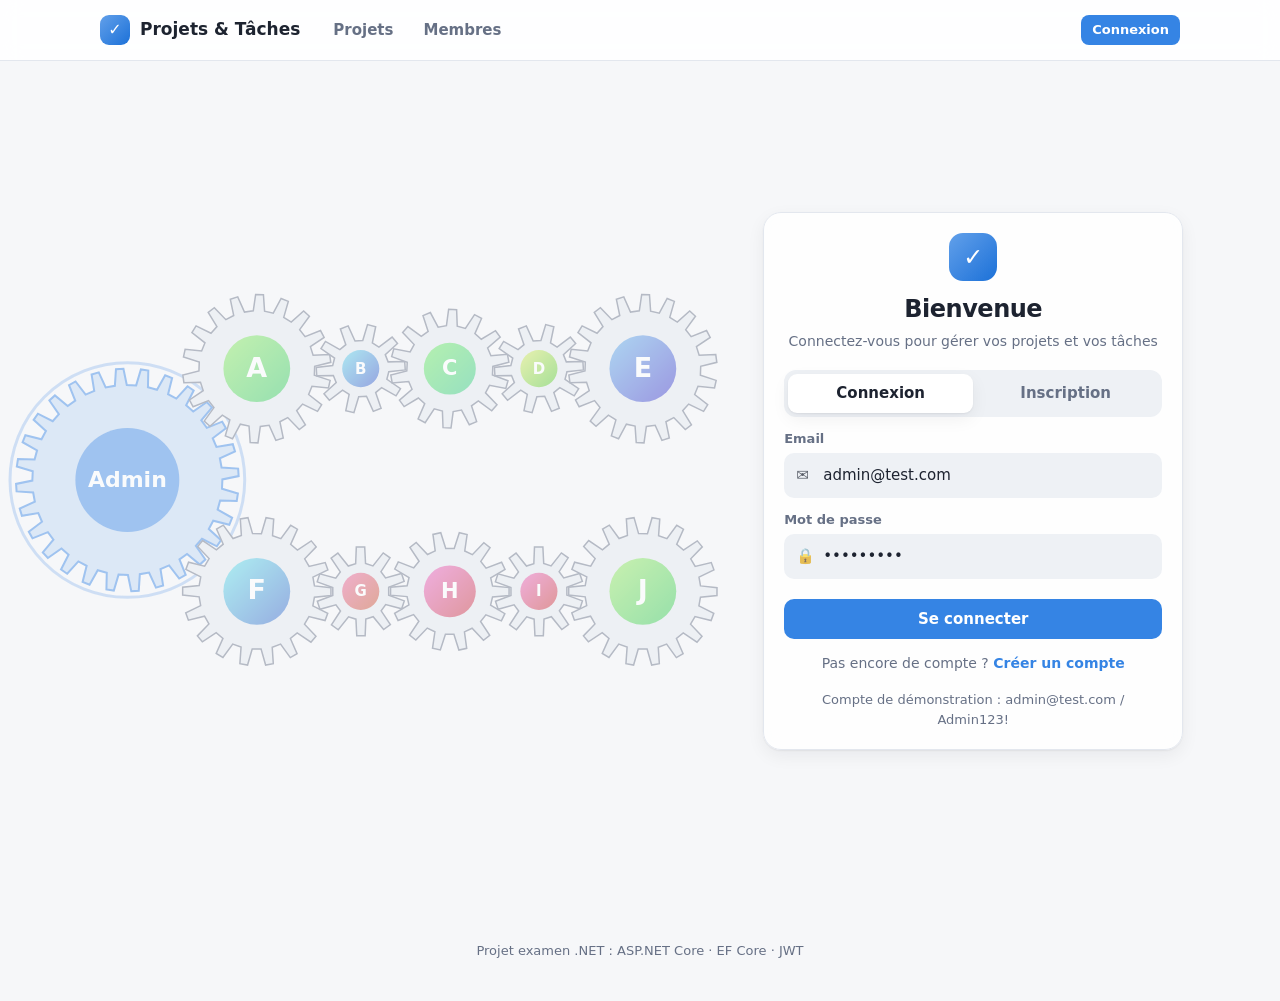
==== wwwroot/commentaires.html @ f920a226 "Page Commentaires (Admin) : filtres en cascade projet, tâche, membre - commentaires.html / commentai" ====
<!doctype html>
<html lang="fr">
<head>
  <meta charset="utf-8">
  <meta name="viewport" content="width=device-width, initial-scale=1">
  <title>Commentaires · Projets &amp; Tâches</title>
  <link rel="stylesheet" href="css/style.css">
</head>
<body data-page="commentaires">
  <header class="top">
    <div class="wrap">
      <a class="brand" href="index.html"><span class="logo">✓</span>Projets &amp; Tâches</a>
      <nav id="nav"></nav>
      <div class="user" id="user"></div>
    </div>
  </header>
  <main class="wrap" id="app"></main>
  <footer>Projet examen .NET : ASP.NET Core · EF Core · JWT</footer>
  <script src="js/common.js"></script>
  <script src="js/commentaires.js"></script>
</body>
</html>
---- wwwroot/css/style.css ----
/* ##################################################################
   style.css : feuille de style unique de toutes les pages
   L'ordre des règles compte (les dernières l'emportent à égalité) :
   les règles sont regroupées par sections sans avoir été déplacées.
   ################################################################## */

/* ==================================================================
   Variables du thème (couleurs, ombre) : mode clair puis mode sombre
   ================================================================== */
:root {
  --bg: #f6f7f9;
  --surface: #ffffff;
  --surface2: #eef1f5;
  --text: #1d2330;
  --muted: #667085;
  --line: #e3e7ee;
  --accent: #3584e4;
  --accent-ink: #ffffff;
  --ok: #2ea96b;
  --warn: #e5a50a;
  --bad: #d64545;
  --shadow: 0 1px 2px rgba(16,24,40,.06),0 6px 18px rgba(16,24,40,.06);
}
@media (prefers-color-scheme: dark) {
  :root {
    --bg: #14171d;
    --surface: #1d222b;
    --surface2: #262c37;
    --text: #eef1f6;
    --muted: #9aa4b5;
    --line: #2d3441;
    --shadow: 0 1px 2px rgba(0,0,0,.4),0 8px 24px rgba(0,0,0,.35);
  }
}

/* ==================================================================
   Base : remise à zéro et typographie
   ================================================================== */
* {
  box-sizing: border-box;
}
body {
  margin: 0;
  background: var(--bg);
  color: var(--text);
  font: 15px/1.5 system-ui,-apple-system,"Segoe UI",Roboto,Ubuntu,Cantarell,sans-serif;
}
a {
  color: inherit;
  text-decoration: none;
}
button,
input,
select,
textarea {
  font: inherit;
  color: inherit;
}
.wrap {
  max-width: 1120px;
  margin: 0 auto;
  padding: 0 20px;
}

/* ==================================================================
   Barre du haut (logo, menu, utilisateur)
   ================================================================== */
header.top {
  position: sticky;
  top: 0;
  z-index: 20;
  background: color-mix(in srgb,var(--surface) 88%,transparent);
  backdrop-filter: blur(10px);
  border-bottom: 1px solid var(--line);
}
.top .wrap {
  display: flex;
  align-items: center;
  gap: 20px;
  height: 60px;
}
.brand {
  display: flex;
  align-items: center;
  gap: 10px;
  font-weight: 700;
  font-size: 17px;
}
.logo {
  width: 30px;
  height: 30px;
  border-radius: 9px;
  background: linear-gradient(135deg,#62a0ea,#1c71d8);
  display: grid;
  place-items: center;
  color: #fff;
  font-size: 16px;
}
nav {
  display: flex;
  gap: 4px;
  flex: 1;
}
nav a {
  padding: 7px 13px;
  border-radius: 999px;
  color: var(--muted);
  font-weight: 600;
}
nav a:hover {
  background: var(--surface2);
  color: var(--text);
}
nav a.on {
  background: color-mix(in srgb,var(--accent) 14%,transparent);
  color: var(--accent);
}
.user {
  display: flex;
  align-items: center;
  gap: 10px;
  font-size: 13px;
  color: var(--muted);
}
.badge {
  padding: 2px 9px;
  border-radius: 999px;
  background: var(--surface2);
  font-weight: 600;
  font-size: 12px;
}
.badge.admin {
  background: color-mix(in srgb,var(--warn) 22%,transparent);
  color: var(--warn);
}

/* ==================================================================
   Boutons
   ================================================================== */
.btn {
  border: 0;
  border-radius: 10px;
  padding: 9px 16px;
  font-weight: 600;
  cursor: pointer;
  background: var(--surface2);
  transition: .15s;
}
.btn:hover {
  filter: brightness(.96);
}
.btn.primary {
  background: var(--accent);
  color: var(--accent-ink);
}
.btn.danger {
  background: color-mix(in srgb,var(--bad) 14%,transparent);
  color: var(--bad);
}
.btn.small {
  padding: 5px 11px;
  font-size: 13px;
  border-radius: 8px;
}
.btn:disabled {
  opacity: .5;
  cursor: default;
}

/* ==================================================================
   Bandeau d'accueil (hero) et barre de recherche
   ================================================================== */
.hero {
  padding: 44px 0 26px;
  text-align: center;
}
.hero h1 {
  margin: 0 0 8px;
  font-size: clamp(26px,4vw,38px);
  letter-spacing: -.02em;
}
.hero p {
  margin: 0 auto 22px;
  color: var(--muted);
  max-width: 560px;
}
.search {
  max-width: 520px;
  margin: 0 auto;
  display: flex;
  align-items: center;
  gap: 10px;
  background: var(--surface);
  border: 1px solid var(--line);
  border-radius: 999px;
  padding: 4px 6px 4px 18px;
  box-shadow: var(--shadow);
}
.search input {
  flex: 1;
  border: 0;
  outline: 0;
  background: transparent;
  padding: 10px 0;
}

/* ==================================================================
   Titres de section
   ================================================================== */
.sec {
  display: flex;
  align-items: center;
  justify-content: space-between;
  margin: 30px 0 14px;
}
.sec h2 {
  margin: 0;
  font-size: 20px;
}
.sec .actions {
  display: flex;
  gap: 8px;
  align-items: center;
  flex-wrap: wrap;
}

/* ==================================================================
   Grille de cartes et icônes
   ================================================================== */
.grid {
  display: grid;
  grid-template-columns: repeat(auto-fill,minmax(250px,1fr));
  gap: 16px;
}
.card {
  background: var(--surface);
  border: 1px solid var(--line);
  border-radius: 16px;
  padding: 18px;
  box-shadow: var(--shadow);
  display: flex;
  flex-direction: column;
  gap: 12px;
  transition: transform .15s,border-color .15s;
}
a.card:hover,
.card.click:hover {
  transform: translateY(-3px);
  border-color: color-mix(in srgb,var(--accent) 55%,var(--line));
}
.card .head {
  display: flex;
  gap: 14px;
  align-items: center;
}
.icon {
  width: 56px;
  height: 56px;
  border-radius: 15px;
  display: grid;
  place-items: center;
  color: #fff;
  font-weight: 700;
  font-size: 20px;
  flex: none;
  text-shadow: 0 1px 2px rgba(0,0,0,.25);
}
.icon.big {
  width: 92px;
  height: 92px;
  border-radius: 24px;
  font-size: 34px;
}
.card h3 {
  margin: 0;
  font-size: 16px;
  line-height: 1.25;
}
.card .sub {
  color: var(--muted);
  font-size: 13px;
}
.card .desc {
  color: var(--muted);
  font-size: 14px;
  display: -webkit-box;
  -webkit-line-clamp: 2;
  line-clamp: 2;
  -webkit-box-orient: vertical;
  overflow: hidden;
  min-height: 42px;
}
.meta {
  display: flex;
  justify-content: space-between;
  align-items: center;
  font-size: 12px;
  color: var(--muted);
}

/* ==================================================================
   Barre d'avancement
   ================================================================== */
.bar {
  height: 7px;
  border-radius: 99px;
  background: var(--surface2);
  overflow: hidden;
}
.bar > i {
  display: block;
  height: 100%;
  background: linear-gradient(90deg,#62a0ea,var(--accent));
  border-radius: 99px;
  width: 0;
  transition: width .6s;
}
.bar.done > i {
  background: linear-gradient(90deg,#57e389,var(--ok));
}

/* ==================================================================
   Badges de statut et filtres (chips)
   ================================================================== */
.st {
  display: inline-block;
  padding: 2px 10px;
  border-radius: 999px;
  font-size: 12px;
  font-weight: 700;
}
.st.AFaire {
  background: color-mix(in srgb,var(--muted) 18%,transparent);
  color: var(--muted);
}
.st.EnCours {
  background: color-mix(in srgb,var(--accent) 18%,transparent);
  color: var(--accent);
}
.st.Terminee {
  background: color-mix(in srgb,var(--ok) 20%,transparent);
  color: var(--ok);
}

/* filtres de statut (page projet) */
.chips {
  display: flex;
  gap: 8px;
  flex-wrap: wrap;
}
.chip {
  border: 1px solid var(--line);
  background: var(--surface);
  padding: 6px 14px;
  border-radius: 999px;
  cursor: pointer;
  font-weight: 600;
  color: var(--muted);
}
.chip.on {
  background: var(--accent);
  border-color: var(--accent);
  color: #fff;
}

/* ==================================================================
   Pages de détail (projet, tâche, membre)
   ================================================================== */
.detail-head {
  display: flex;
  gap: 24px;
  align-items: center;
  padding: 34px 0 8px;
  flex-wrap: wrap;
}
.detail-head h1 {
  margin: 0 0 4px;
  font-size: 30px;
  letter-spacing: -.02em;
}
.detail-head p {
  margin: 0;
  color: var(--muted);
}
.crumb {
  color: var(--muted);
  font-size: 13px;
  margin-top: 22px;
}
.crumb a:hover {
  color: var(--accent);
}
.panel {
  background: var(--surface);
  border: 1px solid var(--line);
  border-radius: 16px;
  padding: 20px;
  box-shadow: var(--shadow);
}
.two {
  display: grid;
  grid-template-columns: 2fr 1fr;
  gap: 16px;
}

/* adaptation petits écrans : une colonne, menu compact */
@media (max-width: 800px) {
  .two {
    grid-template-columns: 1fr;
  }
  nav a {
    padding: 6px 9px;
  }
  .user .mail {
    display: none;
  }
}

/* ligne d'éléments alignés et commentaires (page tâche) */
.row {
  display: flex;
  gap: 10px;
  align-items: center;
  flex-wrap: wrap;
}
.com {
  padding: 12px 0;
  border-bottom: 1px solid var(--line);
}
.com:last-child {
  border: 0;
}
.com small {
  color: var(--muted);
}

/* ==================================================================
   Pagination
   ================================================================== */
.pager {
  display: flex;
  gap: 10px;
  align-items: center;
  justify-content: center;
  margin: 24px 0;
}

/* ==================================================================
   Formulaires et fenêtre modale
   ================================================================== */
label {
  display: block;
  font-size: 13px;
  font-weight: 600;
  color: var(--muted);
  margin: 12px 0 5px;
}
input,
select,
textarea {
  width: 100%;
  background: var(--surface2);
  border: 1px solid transparent;
  border-radius: 10px;
  padding: 10px 12px;
  outline: 0;
}
input:focus,
select:focus,
textarea:focus {
  border-color: var(--accent);
}
.modal {
  position: fixed;
  inset: 0;
  background: rgba(10,14,22,.5);
  display: grid;
  place-items: center;
  z-index: 50;
  padding: 16px;
}
.modal .box {
  background: var(--surface);
  border-radius: 18px;
  padding: 24px;
  width: min(440px,100%);
  box-shadow: 0 20px 60px rgba(0,0,0,.35);
}
.modal h3 {
  margin: 0 0 4px;
}
.modal .foot {
  display: flex;
  justify-content: flex-end;
  gap: 8px;
  margin-top: 20px;
}

/* carte de connexion : onglets Connexion / Inscription */
.auth {
  max-width: 420px;
  margin: 50px auto;
}
.tabs {
  display: flex;
  background: var(--surface2);
  border-radius: 12px;
  padding: 4px;
  margin-bottom: 6px;
}
.tabs button {
  flex: 1;
  border: 0;
  background: transparent;
  padding: 8px;
  border-radius: 9px;
  font-weight: 600;
  cursor: pointer;
  color: var(--muted);
}
.tabs button.on {
  background: var(--surface);
  color: var(--text);
  box-shadow: var(--shadow);
}

/* ==================================================================
   Messages : liste vide, notification (toast), chargement
   ================================================================== */
.empty {
  text-align: center;
  color: var(--muted);
  padding: 44px 10px;
}
.empty .big {
  font-size: 42px;
}
.toast {
  position: fixed;
  bottom: 22px;
  left: 50%;
  transform: translateX(-50%);
  background: #1d2330;
  color: #fff;
  padding: 11px 20px;
  border-radius: 12px;
  z-index: 90;
  box-shadow: 0 8px 30px rgba(0,0,0,.35);
  max-width: 90vw;
}
.toast.err {
  background: var(--bad);
}
.skeleton {
  height: 150px;
  border-radius: 16px;
  background: linear-gradient(90deg,var(--surface2),var(--surface),var(--surface2));
  background-size: 200% 100%;
  animation: sh 1.2s infinite;
}
@keyframes sh {
  to {
    background-position: -200% 0;
  }
}

/* ==================================================================
   Pied de page
   ================================================================== */
footer {
  color: var(--muted);
  text-align: center;
  font-size: 13px;
  padding: 40px 0;
}

/* ==================================================================
   Accueil membre : deux colonnes + carreaux de 4 lignes
   ================================================================== */
.duo {
  display: grid;
  grid-template-columns: minmax(0,1fr) 1px minmax(0,1fr);
  gap: 28px;
  align-items: stretch;
}
.vsep {
  background: var(--line);
}
.tile {
  background: var(--surface);
  border: 1px solid var(--line);
  border-radius: 18px;
  box-shadow: var(--shadow);
  overflow: hidden;
  margin-bottom: 14px;
}
.line {
  display: flex;
  align-items: center;
  gap: 12px;
  padding: 10px 14px;
  border-top: 1px solid var(--line);
  transition: background .15s;
}
.line:first-child {
  border-top: 0;
}
.line:hover {
  background: var(--surface2);
}
.line .icon {
  width: 44px;
  height: 44px;
  border-radius: 12px;
  font-size: 16px;
}
.line .txt {
  flex: 1;
  min-width: 0;
}
.line b,
.line .sub {
  display: block;
  white-space: nowrap;
  overflow: hidden;
  text-overflow: ellipsis;
}
.line .sub {
  color: var(--muted);
  font-size: 13px;
}
.line .bar {
  height: 4px;
  margin: 4px 0 2px;
}
.line .end {
  flex: none;
  font-size: 13px;
  font-weight: 700;
  color: var(--muted);
}
.line .st {
  flex: none;
}
.col .search {
  max-width: none;
  margin: 0 0 14px;
}

/* ==================================================================
   Accueil admin : trois colonnes + filtres
   ================================================================== */
.trio {
  display: grid;
  grid-template-columns: minmax(0,1fr) 1px minmax(0,1fr) 1px minmax(0,1fr);
  gap: 24px;
  align-items: stretch;
}
.trio .sec {
  min-height: 40px;
}
.trio .search {
  margin-bottom: 8px;
}
.frow {
  display: flex;
  gap: 8px;
  margin-bottom: 14px;
}
.fsel {
  display: flex;
  align-items: center;
  gap: 6px;
  flex: 1;
  min-width: 0;
  margin: 0;
  font-size: 12px;
}
.frow select,
.frow input {
  height: 34px;
  padding: 0 10px;
  font-size: 13px;
  min-width: 0;
}
.frow > input {
  flex: 1;
}
@media (max-width: 1000px) {
  .trio {
    grid-template-columns: 1fr;
    gap: 0;
  }
  .trio .vsep {
    height: 1px;
    margin: 20px 0 0;
  }
}

/* ==================================================================
   Pages Membres et Rôles : une rangée par projet / par rôle
   ================================================================== */
.prow {
  display: grid;
  grid-template-columns: 240px 1px minmax(0,1fr);
  gap: 24px;
  align-items: start;
  padding: 22px 0;
}
.prow + .prow {
  border-top: 1px solid var(--line);
}
.prow .vsep {
  align-self: stretch;
}
.pside {
  display: flex;
  flex-direction: column;
  align-items: flex-start;
  gap: 6px;
  min-width: 0;
}
.pside b {
  font-size: 16px;
}
.pside .sub {
  color: var(--muted);
  font-size: 13px;
}
.pside .bar {
  align-self: stretch;
  margin-top: 4px;
}
.plink {
  color: var(--accent);
  font-weight: 600;
  font-size: 13px;
}
.plink:hover {
  text-decoration: underline;
}
.pmain .tile:last-child {
  margin-bottom: 0;
}

/* badge « Vous » et boutons dans une ligne */
.badge.vous {
  margin-left: 8px;
  background: color-mix(in srgb,var(--accent) 16%,transparent);
  color: var(--accent);
}
.line .btn {
  flex: none;
}
@media (max-width: 800px) {
  .prow {
    grid-template-columns: 1fr;
    gap: 14px;
  }
  .prow .vsep {
    height: 1px;
  }
}

/* ==================================================================
   Page Rôles : deux recherches côte à côte
   ================================================================== */
.searches {
  display: grid;
  grid-template-columns: 1fr 1fr;
  gap: 12px;
}
.searches .search {
  margin-bottom: 6px;
}
@media (max-width: 600px) {
  .searches {
    grid-template-columns: 1fr;
    gap: 0;
  }
}

/* accueil membre sur écran moyen : une colonne (s'applique aussi à tous les .vsep) */
@media (max-width: 900px) {
  .duo {
    grid-template-columns: 1fr;
    gap: 0;
  }
  .vsep {
    height: 1px;
    margin: 20px 0 0;
  }
}

/* attribut hidden toujours respecté */
[hidden] {
  display: none !important;
}

/* ==================================================================
   Page de connexion
   ================================================================== */

/* écran d'entrée (loader), retiré par gears.js */
.loader {
  position: fixed;
  inset: 0;
  z-index: 100;
  display: grid;
  place-items: center;
  background: var(--bg);
  transition: opacity .3s;
  animation: loaderSecours 0s 2s forwards;
}
.loader.out {
  opacity: 0;
}
.loader .box {
  display: flex;
  flex-direction: column;
  align-items: center;
  gap: 12px;
  font-weight: 700;
  font-size: 18px;
}
.loader .logo {
  width: 56px;
  height: 56px;
  border-radius: 16px;
  font-size: 28px;
}
.loader .spin {
  display: inline-block;
  font-size: 30px;
  line-height: 1;
  color: var(--muted);
  animation: spin 1s linear infinite;
}
@keyframes spin {
  to {
    transform: rotate(360deg);
  }
}
@keyframes loaderSecours {
  to {
    opacity: 0;
    visibility: hidden;
  }
}

/* fond animé d'engrenages (canvas créé par gears.js) */
.gears {
  position: fixed;
  inset: 0;
  width: 100%;
  height: 100%;
  z-index: -1;
  pointer-events: none;
  opacity: .45;
}

/* carte de connexion et champs du formulaire */
.auth-card {
  background: color-mix(in srgb,var(--surface) 82%,transparent);
  -webkit-backdrop-filter: blur(10px);
  backdrop-filter: blur(10px);
  border-radius: 18px;
}
.auth-card.appear {
  animation: cardIn .5s ease both;
}
html.with-loader .auth-card.appear {
  animation-delay: .9s;
}
@keyframes cardIn {
  from {
    opacity: 0;
    transform: translateY(16px);
  }
}
.auth-head {
  text-align: center;
  margin-bottom: 18px;
}
.auth-head .logo {
  width: 48px;
  height: 48px;
  border-radius: 14px;
  font-size: 24px;
  margin: 0 auto 10px;
}
.auth-head h1 {
  margin: 0 0 4px;
  font-size: 24px;
  letter-spacing: -.02em;
}
.auth-head p {
  margin: 0;
  color: var(--muted);
  font-size: 14px;
}
.field {
  position: relative;
}
.field > span {
  position: absolute;
  left: 12px;
  top: 50%;
  transform: translateY(-50%);
  font-size: 15px;
  opacity: .7;
  pointer-events: none;
}
.field input {
  padding-left: 38px;
}
.ferr {
  color: var(--bad);
  font-size: 13px;
  margin: 12px 0 0;
}
.ferr:empty {
  display: none;
}
.switch {
  text-align: center;
  font-size: 14px;
  color: var(--muted);
  margin: 14px 0 0;
}
.linkbtn {
  border: 0;
  background: none;
  padding: 0;
  color: var(--accent);
  font-weight: 600;
  cursor: pointer;
}
.linkbtn:hover {
  text-decoration: underline;
}

/* deux zones : animation à gauche (58 %), carte à droite (42 %) ; mêmes seuils que gears.js */
.auth-main {
  max-width: none;
  display: grid;
  grid-template-columns: 58% 42%;
  align-items: center;
  min-height: calc(100vh - 60px);
}
.auth-main .auth-card {
  grid-column: 2;
  justify-self: end;
  width: 100%;
  margin: 32px clamp(16px,6vw,96px) 32px 0;
}
@media (max-width: 899px) {
  .auth-main {
    grid-template-columns: 45% 55%;
  }
}
@media (max-width: 639px) {
  .auth-main {
    display: block;
    min-height: 0;
    padding: 140px 16px 0;
  }
  .auth-main .auth-card {
    max-width: none;
    margin: 16px 0;
  }
}
@media (prefers-reduced-motion: reduce) {
  .loader {
    display: none;
  }
  .auth-card.appear {
    animation: none;
  }
}
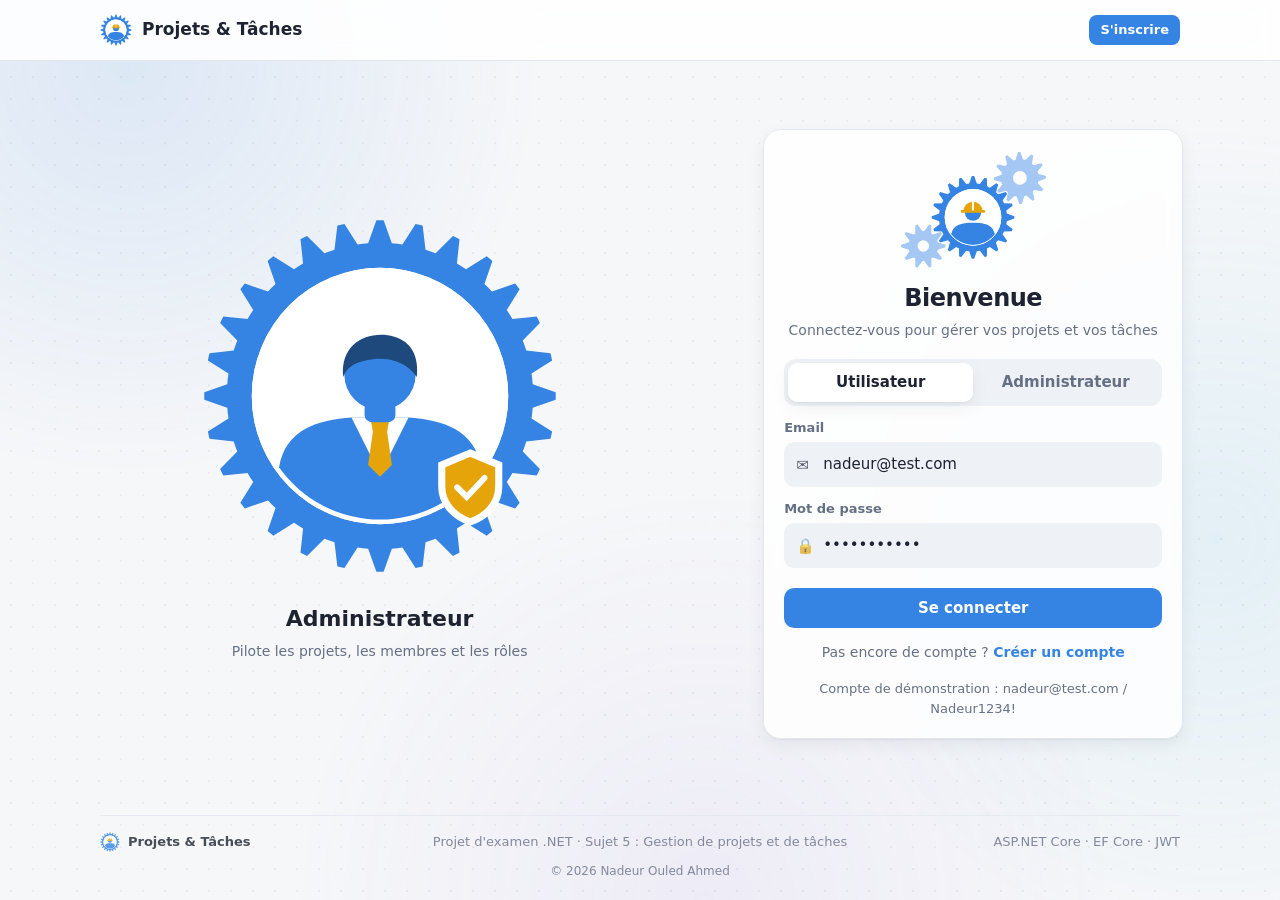
==== commit 187b75ab: "Front, socle commun : logo, connexion, barre, pied de page, fond et helpers - Logo engrenage + membr" ====
--- a/wwwroot/commentaires.html
+++ b/wwwroot/commentaires.html
@@ -15,7 +15,7 @@
     </div>
   </header>
   <main class="wrap" id="app"></main>
-  <footer>Projet examen .NET : ASP.NET Core · EF Core · JWT</footer>
+  <footer></footer>
   <script src="js/common.js"></script>
   <script src="js/commentaires.js"></script>
 </body>
--- a/wwwroot/css/style.css
+++ b/wwwroot/css/style.css
@@ -20,9 +20,18 @@
   --warn: #e5a50a;
   --bad: #d64545;
   --shadow: 0 1px 2px rgba(16,24,40,.06),0 6px 18px rgba(16,24,40,.06);
+  /* fond animé (.fond-anime) : halos bleu, bleu-cyan et violet doux, grille de points */
+  --halo-1: rgba(53,132,228,.13);
+  --halo-2: rgba(80,190,230,.11);
+  --halo-3: rgba(150,120,230,.08);
+  --bg-grid: rgba(29,35,48,.05);
 }
 @media (prefers-color-scheme: dark) {
   :root {
+    --halo-1: rgba(53,132,228,.14);
+    --halo-2: rgba(80,190,230,.09);
+    --halo-3: rgba(150,120,230,.08);
+    --bg-grid: rgba(255,255,255,.04);
     --bg: #14171d;
     --surface: #1d222b;
     --surface2: #262c37;
@@ -41,6 +50,7 @@
 }
 body {
   margin: 0;
+  /* couleur de base ; halos et grille sont dans la couche .fond-anime (fin de fichier) */
   background: var(--bg);
   color: var(--text);
   font: 15px/1.5 system-ui,-apple-system,"Segoe UI",Roboto,Ubuntu,Cantarell,sans-serif;
@@ -978,3 +988,836 @@
     animation: none;
   }
 }
+
+/* ==================================================================
+   Logo engrenage + membre casqué (SVG généré par gearLogo() dans common.js)
+   ================================================================== */
+.gear-logo {
+  width: 32px;
+  height: 32px;
+  flex: none;
+}
+.gl-ring {
+  fill: var(--accent);
+}
+.gl-petit {
+  fill: color-mix(in srgb,var(--accent) 45%,var(--surface));
+}
+.gl-fond {
+  fill: var(--surface);
+}
+.gl-corps {
+  fill: var(--accent);
+}
+.gl-casque {
+  fill: var(--warn);
+}
+.gl-arete {
+  stroke: var(--surface);
+  stroke-width: 2.5;
+  stroke-linecap: round;
+}
+
+/* ensemble animé de la page de connexion : entrée douce (fondu + léger zoom) */
+.gear-anim {
+  display: block;
+  width: 150px;
+  height: auto;
+  margin: 0 auto 10px;
+  overflow: visible;
+  animation: gearIn .6s ease-out both;
+}
+@keyframes gearIn {
+  from {
+    opacity: 0;
+    transform: scale(.85);
+  }
+}
+
+/* rotation : chaque engrenage tourne autour de son propre centre (origine locale),
+   durée --d proportionnelle au nombre de dents, sens opposés entre voisins */
+.gl-spin,
+.gl-boost {
+  transform-origin: 0 0;
+  animation: gearCw var(--d) linear infinite;
+}
+.gl-spin.ccw,
+.gl-boost.ccw {
+  animation-name: gearCcw;
+}
+/* couche d'accélération (+50 %) : à l'arrêt, elle tourne seulement au survol ;
+   toutes les couches s'arrêtent et repartent ensemble, l'engrènement reste juste */
+.gl-boost {
+  animation-play-state: paused;
+}
+.gear-anim:hover .gl-boost {
+  animation-play-state: running;
+}
+@keyframes gearCw {
+  to {
+    transform: rotate(360deg);
+  }
+}
+@keyframes gearCcw {
+  to {
+    transform: rotate(-360deg);
+  }
+}
+@media (prefers-reduced-motion: reduce) {
+  .gear-anim,
+  .gl-spin,
+  .gl-boost {
+    animation: none;
+  }
+}
+
+/* grand engrenage Admin de la page de connexion (zone de gauche, dessiné par login.js) */
+.admin-hero {
+  grid-column: 1;
+  grid-row: 1;
+  justify-self: center;
+  display: flex;
+  flex-direction: column;
+  align-items: center;
+  gap: 6px;
+  text-align: center;
+  animation: gearIn .6s ease-out both;
+}
+.admin-hero b {
+  font-size: 22px;
+  margin-top: 10px;
+}
+.admin-hero span {
+  color: var(--muted);
+  font-size: 14px;
+}
+.admin-gear {
+  width: min(380px,36vw);
+  height: auto;
+  overflow: visible;
+}
+.admin-gear:hover .gl-boost {
+  animation-play-state: running;
+}
+.gl-cheveux {
+  fill: color-mix(in srgb,var(--accent) 55%,#000);
+}
+.gl-ecusson {
+  fill: var(--warn);
+  stroke: var(--surface);
+  stroke-width: 3;
+}
+@media (max-width: 639px) {
+  .auth-main {
+    padding-top: 24px;
+  }
+  .admin-gear {
+    width: 150px;
+  }
+}
+@media (prefers-reduced-motion: reduce) {
+  .admin-hero {
+    animation: none;
+  }
+}
+
+/* liste déroulante filtrable (champ « Membre » de la page Rôles) :
+   positionnée sous le champ, sans décaler le reste du panneau */
+.combo {
+  position: relative;
+}
+.combo-list {
+  position: absolute;
+  left: 0;
+  right: 0;
+  top: calc(100% + 4px);
+  z-index: 30;
+  margin: 0;
+  padding: 4px;
+  list-style: none;
+  background: var(--surface);
+  border: 1px solid var(--line);
+  border-radius: 10px;
+  box-shadow: var(--shadow);
+  max-height: 222px;
+  overflow-y: auto;
+}
+.combo-list li {
+  padding: 8px 12px;
+  border-radius: 8px;
+  cursor: pointer;
+  white-space: nowrap;
+  overflow: hidden;
+  text-overflow: ellipsis;
+}
+.combo-list li:hover,
+.combo-list li.on {
+  background: var(--surface2);
+}
+.combo-list li.vide {
+  color: var(--muted);
+  cursor: default;
+}
+.combo-list li.vide:hover {
+  background: none;
+}
+
+/* ==================================================================
+   Sections « bloc descriptif à gauche + liste à droite » (pages Rôles et Membres)
+   .side-row = la section (avec .prow), .side-block = le bloc de gauche (avec .pside)
+   ================================================================== */
+/* liste courte : bloc centré verticalement face à sa liste */
+.side-row .side-block {
+  align-self: center;
+}
+/* liste plus haute que l'écran (classe .is-long posée par ajusterSections() dans common.js) :
+   bloc en haut de sa section, puis collé sous la barre du haut pendant le défilement ;
+   sticky dans une grille = il ne sort jamais de sa propre section */
+.side-row.is-long .side-block {
+  align-self: start;
+  position: sticky;
+  top: 76px;       /* barre du haut (60 px) + marge */
+}
+/* pas d'espace en trop sous la dernière section */
+.side-row:last-child {
+  padding-bottom: 0;
+}
+/* écran étroit : bloc au-dessus de la liste, centré, sans sticky */
+@media (max-width: 800px) {
+  .side-row .side-block,
+  .side-row.is-long .side-block {
+    position: static;
+    align-items: center;
+    text-align: center;
+  }
+  /* ni trait entre le bloc et sa liste, ni espace pour une liste vide */
+  .side-row .vsep,
+  .side-row .pmain:empty {
+    display: none;
+  }
+}
+
+/* ==================================================================
+   Pied de page commun (rempli par renderFooter() dans common.js)
+   ================================================================== */
+/* page en colonne : le pied reste en bas quand le contenu est court */
+body {
+  min-height: 100vh;
+  display: flex;
+  flex-direction: column;
+}
+/* en colonne flex, les marges auto rétréciraient le contenu : on garde toute la largeur */
+body > main {
+  width: 100%;
+}
+footer.foot {
+  margin-top: auto;
+  padding: 32px 0 20px;
+  text-align: left;
+}
+/* trait fin en haut, exactement de la largeur du contenu */
+.foot-row {
+  border-top: 1px solid var(--line);
+  padding-top: 16px;
+  display: grid;
+  grid-template-columns: 1fr auto 1fr;
+  align-items: center;
+  gap: 12px;
+}
+.foot-brand {
+  display: flex;
+  align-items: center;
+  gap: 8px;
+  font-weight: 600;
+  color: var(--text);
+}
+.foot-brand .gear-logo {
+  width: 20px;
+  height: 20px;
+}
+.foot-tech {
+  text-align: right;
+}
+.foot-copy {
+  margin-top: 10px;
+  text-align: center;
+  font-size: 12px;
+}
+/* mobile : les trois zones l'une sous l'autre, centrées */
+@media (max-width: 700px) {
+  .foot-row {
+    grid-template-columns: 1fr;
+    justify-items: center;
+    text-align: center;
+    gap: 6px;
+  }
+  .foot-tech {
+    text-align: center;
+  }
+}
+/* connexion : la zone principale prend la place disponible, le pied reste discret en bas */
+body[data-page="login"] .auth-main {
+  min-height: 0;
+  flex: 1;
+}
+body[data-page="login"] footer.foot {
+  padding-top: 8px;
+  opacity: .8;
+}
+
+/* ==================================================================
+   Page Tâche : titulaire + petit engrenage dont la vitesse suit le statut
+   ================================================================== */
+.titulaire {
+  display: inline-flex;
+  align-items: center;
+  gap: 6px;
+  margin-left: 10px;
+  vertical-align: middle;
+  color: var(--muted);
+  font-size: 14px;
+}
+.titulaire b {
+  color: var(--text);
+}
+.gear-mini {
+  width: 22px;
+  height: 22px;
+  flex: none;
+  fill: var(--accent);
+}
+.gear--afaire {
+  animation: gearCw 12s linear infinite;
+}
+.gear--encours {
+  animation: gearCw 2.5s linear infinite;
+}
+.gear--terminee {
+  fill: color-mix(in srgb,var(--ok) 75%,var(--surface));
+}
+@media (prefers-reduced-motion: reduce) {
+  .gear-mini {
+    animation: none;
+  }
+}
+
+/* ==================================================================
+   Page Tâches : membre affecté sur une carte (pastille à initiale + nom)
+   ================================================================== */
+.tache-membre {
+  display: inline-flex;
+  align-items: center;
+  gap: 6px;
+  min-width: 0;
+}
+.mini-av {
+  width: 20px;
+  height: 20px;
+  border-radius: 50%;
+  display: inline-grid;
+  place-items: center;
+  flex: none;
+  color: #fff;
+  font-size: 11px;
+  font-weight: 700;
+}
+
+/* ==================================================================
+   Membre avec avatar (renderMembre() dans common.js) : même .icon, en petit
+   ================================================================== */
+.membre {
+  display: flex;
+  align-items: center;
+  gap: 10px;
+  min-width: 0;
+  margin: 4px 0 6px;
+}
+.membre .icon {
+  width: 36px;
+  height: 36px;
+  border-radius: 11px;
+  font-size: 14px;
+}
+.membre b {
+  overflow-wrap: anywhere;
+}
+.membre .sub {
+  color: var(--muted);
+}
+.membre .badge {
+  display: inline-block;
+  margin-top: 3px;
+}
+/* nom / avatar cliquable vers le profil d'un membre (memberLink() dans common.js) */
+.profil-lien {
+  color: inherit;
+  cursor: pointer;
+}
+.profil-lien:hover {
+  text-decoration: underline;
+}
+/* page profil d'un collègue : la fiche seule, centrée */
+.detail-head.profil-seul,
+.profil-seul .detail-head {
+  justify-content: center;
+  margin-top: 24px;
+}
+/* page profil : en-tête en une colonne centrée (avatar, nom, email, rôles, chiffres) */
+.detail-head.profil-tete {
+  flex-direction: column;
+  align-items: center;
+  text-align: center;
+  gap: 14px;
+  padding-top: 20px;
+}
+.profil-tete .icon.big {
+  width: 84px;
+  height: 84px;
+  border-radius: 22px;
+  font-size: 32px;
+}
+.profil-tete .row {
+  justify-content: center;
+}
+/* profil réduit (collègue sans projet en commun) : pas de marge en plus */
+.profil-seul .detail-head.profil-tete {
+  margin-top: 0;
+}
+/* page profil : puces de chiffres sous le nom */
+.profil-puces {
+  margin-top: 10px;
+  flex-wrap: wrap;
+}
+/* page profil : cartes de synthèse empilées à droite */
+.profil-cote {
+  display: flex;
+  flex-direction: column;
+  gap: 16px;
+  min-width: 0;
+}
+/* lignes cliquables des cartes « Projets » et « Derniers commentaires » */
+.profil-projet,
+.profil-com {
+  display: block;
+  padding: 8px 0;
+  border-top: 1px solid var(--line);
+}
+.profil-projet:first-child,
+.profil-com:first-child {
+  border-top: 0;
+}
+.profil-projet .bar {
+  margin-top: 6px;
+}
+.profil-com .sub {
+  color: var(--muted);
+  font-size: 13px;
+}
+.profil-projet:hover b,
+.profil-com:hover b {
+  color: var(--accent);
+}
+/* personne d'assigné : pastille grise neutre */
+.icon.vide {
+  background: var(--surface2);
+  color: var(--muted);
+  text-shadow: none;
+}
+
+/* ==================================================================
+   Page Statistiques (stats.js) : cartes chiffres, barres, anneau, histogramme
+   ================================================================== */
+.kpis {
+  display: grid;
+  grid-template-columns: repeat(auto-fit,minmax(150px,1fr));
+  gap: 16px;
+  margin-bottom: 16px;
+}
+.kpi {
+  display: flex;
+  flex-direction: column;
+  gap: 2px;
+}
+.kpi b {
+  font-size: 28px;
+  color: var(--accent);
+}
+.kpi span {
+  color: var(--muted);
+  font-size: 13px;
+}
+.stats-grille {
+  display: grid;
+  grid-template-columns: repeat(2,minmax(0,1fr));
+  gap: 16px;
+}
+.stat-large {
+  grid-column: 1 / -1;
+}
+@media (max-width: 800px) {
+  .stats-grille {
+    grid-template-columns: 1fr;
+  }
+}
+.stat-vide {
+  color: var(--muted);
+  font-size: 14px;
+  margin: 4px 0;
+}
+/* barres horizontales (largeur en %), segments empilés */
+.stat-ligne {
+  margin: 8px 0 12px;
+}
+.stat-nom {
+  color: var(--text);
+  overflow-wrap: anywhere;
+}
+.stat-bar {
+  display: flex;
+  height: 10px;
+  margin-top: 4px;
+  background: var(--surface2);
+  border-radius: 99px;
+  overflow: hidden;
+}
+.stat-bar i {
+  display: block;
+  height: 100%;
+  transform-origin: left;
+  animation: barreIn .6s ease-out both;
+}
+@keyframes barreIn {
+  from {
+    transform: scaleX(0);
+  }
+}
+a:hover .stat-nom {
+  color: var(--accent);
+}
+/* anneau + légende */
+.donut {
+  display: flex;
+  align-items: center;
+  gap: 20px;
+  flex-wrap: wrap;
+}
+.donut svg {
+  width: 160px;
+  height: 160px;
+  flex: none;
+}
+.donut-total {
+  font-size: 22px;
+  font-weight: 700;
+  fill: var(--text);
+}
+.donut-sous {
+  font-size: 10px;
+  fill: var(--muted);
+}
+.legende div {
+  display: flex;
+  align-items: center;
+  gap: 8px;
+  margin: 6px 0;
+}
+.legende i {
+  width: 12px;
+  height: 12px;
+  border-radius: 3px;
+}
+.legende span {
+  color: var(--muted);
+  font-size: 13px;
+}
+/* histogramme vertical des commentaires */
+.histo {
+  display: grid;
+  grid-template-columns: repeat(14,1fr);
+  align-items: end;
+  gap: 4px;
+  height: 170px;
+}
+.histo div {
+  display: flex;
+  flex-direction: column;
+  align-items: center;
+  justify-content: flex-end;
+  height: 100%;
+}
+.histo i {
+  display: block;
+  width: 100%;
+  min-height: 2px;
+  background: var(--accent);
+  border-radius: 4px 4px 0 0;
+  transform-origin: bottom;
+  animation: histoIn .6s ease-out both;
+}
+@keyframes histoIn {
+  from {
+    transform: scaleY(0);
+  }
+}
+.histo-val,
+.histo-jour {
+  font-size: 11px;
+  color: var(--muted);
+}
+/* points d'attention : trois listes côte à côte (une colonne sur mobile) */
+#gAttention {
+  display: grid;
+  grid-template-columns: repeat(auto-fit,minmax(220px,1fr));
+  gap: 16px;
+}
+.attention h4 {
+  margin: 0 0 6px;
+  font-size: 14px;
+}
+.attention a {
+  display: block;
+  margin: 4px 0;
+}
+@media (prefers-reduced-motion: reduce) {
+  .stat-bar i,
+  .histo i {
+    animation: none;
+  }
+}
+
+/* ==================================================================
+   Page Tâche : panneau « Tâche » / « Gestion », statut et membre agrandis et centrés
+   ================================================================== */
+.panel-tache {
+  display: flex;
+  flex-direction: column;
+}
+/* zone centrale : remplit la carte (même hauteur que « Commentaires ») et centre son contenu */
+.pt-centre {
+  flex: 1;
+  display: flex;
+  flex-direction: column;
+  align-items: center;
+  justify-content: center;
+  gap: 18px;
+  text-align: center;
+  padding: 10px 0;
+}
+.pt-bloc {
+  display: flex;
+  flex-direction: column;
+  align-items: center;
+  gap: 10px;
+  width: 100%;
+}
+.panel-tache .pt-label {
+  margin: 0;
+  color: var(--muted);
+  font-size: 12px;
+  font-weight: 600;
+  text-transform: uppercase;
+  letter-spacing: .04em;
+}
+.pt-sep {
+  width: 60%;
+  border: 0;
+  border-top: 1px solid var(--line);
+  margin: 0;
+}
+/* statut : badge plus grand + engrenage plus grand (même vitesse selon le statut) */
+.pt-statut {
+  display: flex;
+  align-items: center;
+  gap: 12px;
+}
+.pt-statut .st {
+  font-size: 1.15rem;
+  padding: 6px 16px;
+}
+.pt-statut .gear-mini {
+  width: 40px;
+  height: 40px;
+}
+/* membre affecté : avatar, nom et rôle agrandis (renderMembre) */
+.panel-tache .membre {
+  justify-content: center;
+  margin: 0;
+  gap: 14px;
+  text-align: left;
+}
+.panel-tache .membre .icon {
+  width: 60px;
+  height: 60px;
+  border-radius: 16px;
+  font-size: 22px;
+}
+.panel-tache .membre b {
+  font-size: 1.25rem;
+}
+.panel-tache .membre .sub {
+  font-size: 1.1rem;
+}
+/* listes déroulantes et bouton : centrés, largeur raisonnable */
+.panel-tache select,
+.pt-save {
+  width: 100%;
+  max-width: 280px;
+}
+
+/* ==================================================================
+   Fond commun à toutes les pages : couche fixe derrière le contenu
+   (élément .fond-anime ajouté une fois par common.js) : trois grands halos doux
+   qui dérivent très lentement, puis une grille de points immobile par-dessus.
+   Animation uniquement en transform ; couleurs dans --bg, --halo-1/2/3, --bg-grid.
+   ================================================================== */
+.fond-anime {
+  position: fixed;
+  inset: 0;
+  z-index: -1;
+  overflow: hidden;
+  pointer-events: none;
+}
+/* grille de points, immobile, au-dessus des halos */
+.fond-anime::after {
+  content: "";
+  position: absolute;
+  inset: 0;
+  background-image: radial-gradient(var(--bg-grid) 1px, transparent 1.5px);
+  background-size: 22px 22px;
+}
+/* halo = grand disque au dégradé radial (doux sans filtre de flou) */
+.fond-anime .halo {
+  position: absolute;
+  width: 70vmax;
+  height: 70vmax;
+  border-radius: 50%;
+  will-change: transform;
+  animation: haloDerive 32s ease-in-out infinite alternate;
+}
+.fond-anime .halo-a {
+  top: -30vmax;
+  left: -25vmax;
+  background: radial-gradient(circle, var(--halo-1), transparent 65%);
+}
+.fond-anime .halo-b {
+  top: 10vh;
+  right: -30vmax;
+  background: radial-gradient(circle, var(--halo-2), transparent 65%);
+  animation-duration: 38s;
+  animation-direction: alternate-reverse;
+}
+.fond-anime .halo-c {
+  bottom: -35vmax;
+  left: 20vw;
+  background: radial-gradient(circle, var(--halo-3), transparent 65%);
+  animation-duration: 27s;
+}
+@keyframes haloDerive {
+  from {
+    transform: translate(0,0) scale(1);
+  }
+  to {
+    transform: translate(6vw,4vh) scale(1.12);
+  }
+}
+@media (prefers-reduced-motion: reduce) {
+  .fond-anime .halo {
+    animation: none;
+  }
+}
+
+/* ==================================================================
+   Barre du haut : bloc utilisateur (avatar, email, pastilles de rôles) puis Déconnexion
+   ================================================================== */
+.user {
+  gap: 20px;   /* espace entre le bloc utilisateur et « Déconnexion » */
+}
+.user-bloc {
+  display: flex;
+  align-items: center;
+  gap: 10px;
+  min-width: 0;
+}
+.user-bloc .icon {
+  width: 32px;
+  height: 32px;
+  border-radius: 9px;
+  font-size: 13px;
+}
+.user-txt {
+  display: flex;
+  flex-direction: column;
+  gap: 3px;
+  line-height: 1.2;
+}
+.user-txt .mail {
+  color: var(--text);
+  font-size: 13px;
+}
+.user-roles {
+  display: flex;
+  align-items: center;
+  gap: 4px;
+  flex-wrap: wrap;
+}
+/* pastilles de rôles : fond doux, texte foncé de la même teinte (lisible en clair et en sombre) */
+.role-pill {
+  display: inline-block;
+  line-height: 1.5;
+  padding: 0 8px;
+  border-radius: 999px;
+  font-size: 11.5px;
+  font-weight: 700;
+  white-space: nowrap;
+}
+.role-pill.admin {
+  background: color-mix(in srgb,var(--warn) 22%,transparent);
+  color: color-mix(in srgb,var(--warn) 60%,var(--text));
+}
+.role-pill.membre {
+  background: color-mix(in srgb,var(--accent) 16%,transparent);
+  color: color-mix(in srgb,var(--accent) 65%,var(--text));
+}
+.role-pill.metier {
+  background: rgba(150,120,230,.16);
+  color: color-mix(in srgb,#7c5cd6 70%,var(--text));
+}
+/* la zone utilisateur garde sa place ; si les liens manquent de place, ils défilent */
+.user {
+  flex: none;
+}
+.top nav {
+  min-width: 0;
+  overflow-x: auto;
+  scrollbar-width: none;
+}
+/* écran étroit : seulement l'avatar (email et rôles visibles au survol via title) */
+@media (max-width: 800px) {
+  .user-txt {
+    display: none;
+  }
+  .user {
+    gap: 10px;
+    margin-left: auto;
+  }
+  /* liens sur une seconde ligne, défilant horizontalement si besoin */
+  .top .wrap {
+    flex-wrap: wrap;
+    height: auto;
+    row-gap: 4px;
+    padding-top: 8px;
+    padding-bottom: 6px;
+  }
+  .top nav {
+    order: 3;
+    flex: 1 0 100%;
+  }
+}
+
+/* ==================================================================
+   Équilibre des colonnes : la dernière carte d'une pile s'étire pour finir
+   à la même hauteur que la colonne voisine (pas de vide sous la pile)
+   ================================================================== */
+.profil-cote > .panel:last-child {
+  flex: 1;
+}
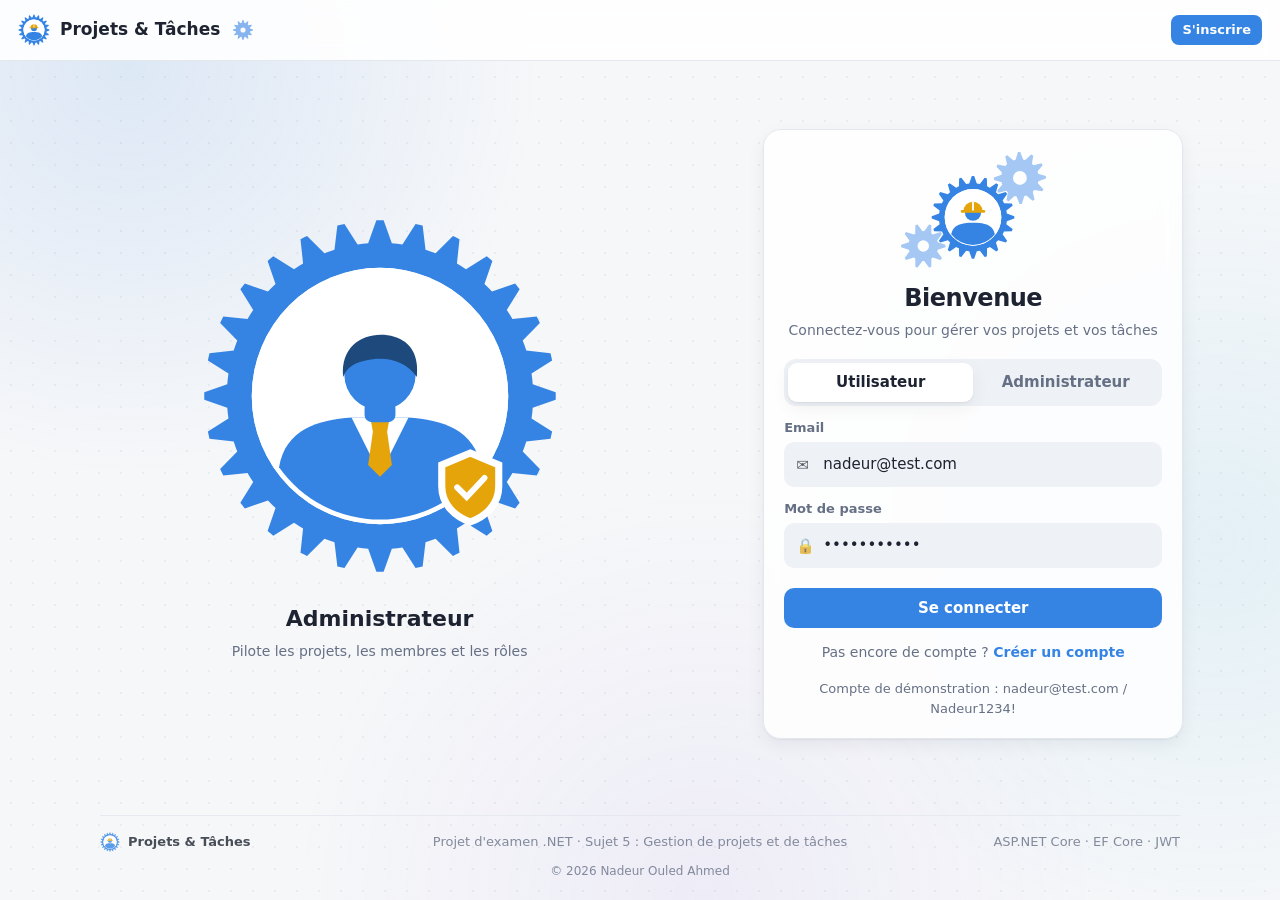
==== commit ff6c3703: "Front : notifications, privilèges par projet, gestion des membres, commentaires et messages Admin - " ====
--- a/wwwroot/commentaires.html
+++ b/wwwroot/commentaires.html
@@ -4,7 +4,7 @@
   <meta charset="utf-8">
   <meta name="viewport" content="width=device-width, initial-scale=1">
   <title>Commentaires · Projets &amp; Tâches</title>
-  <link rel="stylesheet" href="css/style.css">
+  <link rel="stylesheet" href="css/style.css?v=20261117d">
 </head>
 <body data-page="commentaires">
   <header class="top">
@@ -16,7 +16,7 @@
   </header>
   <main class="wrap" id="app"></main>
   <footer></footer>
-  <script src="js/common.js"></script>
-  <script src="js/commentaires.js"></script>
+  <script src="js/common.js?v=20261117d"></script>
+  <script src="js/commentaires.js?v=20261117d"></script>
 </body>
 </html>
--- a/wwwroot/css/style.css
+++ b/wwwroot/css/style.css
@@ -1782,14 +1782,87 @@
   background: rgba(150,120,230,.16);
   color: color-mix(in srgb,#7c5cd6 70%,var(--text));
 }
-/* la zone utilisateur garde sa place ; si les liens manquent de place, ils défilent */
+/* ==================================================================
+   Barre du haut élargie (seule la barre : le contenu des pages garde sa largeur),
+   liens sur UNE ligne sans défilement ; ce qui ne tient pas passe dans « Plus ▾ »,
+   et sous 700 px tous les liens passent dans « Menu » (voir ajusterNav() dans common.js)
+   ================================================================== */
+.top .wrap {
+  max-width: 1600px;
+  padding: 0 28px;
+}
 .user {
   flex: none;
+  margin-left: auto;   /* cloche + utilisateur + Déconnexion poussés à droite */
 }
 .top nav {
+  flex: 1;
   min-width: 0;
-  overflow-x: auto;
-  scrollbar-width: none;
+  overflow: hidden;    /* aucun défilement : le surplus part dans « Plus » */
+  flex-wrap: nowrap;
+  align-items: center;
+}
+.top nav a {
+  flex: none;
+  white-space: nowrap;
+}
+/* moins de place : espacements réduits avant de replier des liens */
+@media (max-width: 1280px) {
+  .top .wrap {
+    gap: 12px;
+    padding: 0 18px;
+  }
+  .top nav a {
+    padding: 7px 9px;
+  }
+}
+/* menu « Plus ▾ » / « Menu » : même style que le panneau de la cloche */
+.nav-plus {
+  flex: none;
+}
+.nav-plus-btn {
+  display: inline-flex;
+  align-items: center;
+  gap: 6px;
+  padding: 7px 11px;
+  border: 0;
+  border-radius: 999px;
+  background: none;
+  color: var(--muted);
+  font: inherit;
+  font-weight: 600;
+  cursor: pointer;
+  white-space: nowrap;
+}
+.nav-plus-btn:hover,
+.nav-plus-btn[aria-expanded="true"],
+.nav-plus-btn.on {
+  background: color-mix(in srgb,var(--accent) 14%,transparent);
+  color: var(--accent);
+}
+.nav-plus-btn svg {
+  width: 18px;
+  height: 18px;
+  fill: currentColor;
+}
+.nav-menu {
+  position: fixed;     /* hors de la barre (qui coupe ce qui dépasse) */
+  z-index: 40;
+  min-width: 200px;
+  padding: 8px;
+  display: flex;
+  flex-direction: column;
+  gap: 2px;
+  background: var(--surface);
+  border: 1px solid var(--line);
+  border-radius: 14px;
+  box-shadow: var(--shadow);
+}
+.nav-menu[hidden] {
+  display: none;
+}
+.nav-menu a {
+  padding: 8px 12px;
 }
 /* écran étroit : seulement l'avatar (email et rôles visibles au survol via title) */
 @media (max-width: 800px) {
@@ -1798,20 +1871,24 @@
   }
   .user {
     gap: 10px;
-    margin-left: auto;
-  }
-  /* liens sur une seconde ligne, défilant horizontalement si besoin */
+  }
+}
+@media (max-width: 699px) {
   .top .wrap {
-    flex-wrap: wrap;
-    height: auto;
-    row-gap: 4px;
-    padding-top: 8px;
-    padding-bottom: 6px;
-  }
-  .top nav {
-    order: 3;
-    flex: 1 0 100%;
-  }
+    gap: 8px;
+    padding: 0 12px;
+  }
+  .brand {
+    font-size: 15px;
+  }
+}
+/* petit engrenage décoratif à côté du logo (vitesse pilotée par common.js) */
+.nav-gear {
+  flex: none;
+  width: 22px;
+  height: 22px;
+  fill: color-mix(in srgb,var(--accent) 60%,transparent);
+  pointer-events: none;
 }
 
 /* ==================================================================
@@ -1821,3 +1898,555 @@
 .profil-cote > .panel:last-child {
   flex: 1;
 }
+
+/* ==================================================================
+   Messagerie (messages.js) : badge du menu, liste des conversations, bulles
+   ================================================================== */
+.nav-badge {
+  display: inline-grid;
+  place-items: center;
+  min-width: 18px;
+  height: 18px;
+  padding: 0 5px;
+  margin-left: 4px;
+  border-radius: 999px;
+  background: var(--bad);
+  color: #fff;
+  font-size: 11px;
+  font-weight: 700;
+  line-height: 1;
+}
+.nav-badge[hidden] {
+  display: none;
+}
+.msg-page {
+  display: grid;
+  grid-template-columns: minmax(260px,340px) minmax(0,1fr);
+  gap: 16px;
+  align-items: stretch;
+}
+.msg-liste #nouveau {
+  margin-bottom: 10px;
+}
+.conv {
+  display: flex;
+  align-items: center;
+  gap: 10px;
+  width: 100%;
+  padding: 8px;
+  border: 0;
+  border-radius: 12px;
+  background: none;
+  color: inherit;
+  font: inherit;
+  text-align: left;
+  cursor: pointer;
+}
+.conv:hover,
+.conv.on {
+  background: var(--surface2);
+}
+.conv .icon {
+  width: 40px;
+  height: 40px;
+  border-radius: 12px;
+  font-size: 15px;
+}
+.conv-txt {
+  flex: 1;
+  min-width: 0;
+  display: flex;
+  flex-direction: column;
+  gap: 2px;
+}
+.conv-txt .sub {
+  color: var(--muted);
+  font-size: 13px;
+  white-space: nowrap;
+  overflow: hidden;
+  text-overflow: ellipsis;
+}
+.msg-discussion {
+  display: flex;
+  flex-direction: column;
+  min-height: 480px;
+}
+.disc-tete {
+  display: flex;
+  align-items: center;
+  gap: 10px;
+  padding-bottom: 10px;
+  border-bottom: 1px solid var(--line);
+}
+.disc-tete .icon {
+  width: 36px;
+  height: 36px;
+  border-radius: 10px;
+  font-size: 14px;
+}
+.disc-tete .retour {
+  display: none;
+}
+.bulles {
+  flex: 1;
+  max-height: 60vh;
+  overflow-y: auto;
+  display: flex;
+  flex-direction: column;
+  gap: 8px;
+  padding: 12px 2px;
+}
+.plus-ancien {
+  align-self: center;
+}
+.bulle {
+  max-width: 75%;
+  padding: 8px 12px;
+  border-radius: 14px;
+}
+.bulle.moi {
+  align-self: flex-end;
+  background: var(--accent);
+  color: var(--accent-ink);
+  border-bottom-right-radius: 4px;
+}
+.bulle.autre {
+  align-self: flex-start;
+  background: var(--surface2);
+  border-bottom-left-radius: 4px;
+}
+.bulle-txt {
+  white-space: pre-wrap;
+  overflow-wrap: anywhere;
+}
+.bulle-date {
+  margin-top: 4px;
+  font-size: 11px;
+  opacity: .75;
+}
+/* « Supprimer » discret, visible au survol de ses propres bulles */
+.bulle-suppr {
+  border: 0;
+  padding: 0;
+  background: none;
+  color: inherit;
+  font: inherit;
+  text-decoration: underline;
+  cursor: pointer;
+  opacity: 0;
+}
+.bulle:hover .bulle-suppr,
+.bulle-suppr:focus {
+  opacity: 1;
+}
+.saisie {
+  border-top: 1px solid var(--line);
+  padding-top: 10px;
+}
+.saisie textarea {
+  resize: vertical;
+}
+.saisie-pied {
+  display: flex;
+  justify-content: space-between;
+  align-items: center;
+  margin-top: 8px;
+}
+/* mobile : une colonne, la liste puis la discussion (bouton retour) */
+@media (max-width: 800px) {
+  .msg-page {
+    grid-template-columns: 1fr;
+  }
+  .msg-page .msg-discussion {
+    display: none;
+  }
+  .msg-page.voir-discussion .msg-liste {
+    display: none;
+  }
+  .msg-page.voir-discussion .msg-discussion {
+    display: flex;
+  }
+  .disc-tete .retour {
+    display: inline-flex;
+  }
+  .bulle {
+    max-width: 90%;
+  }
+}
+
+/* Page Tâche : auteur fixe d'un commentaire (membre non admin) — avatar comme dans les commentaires */
+.auteur-puce {
+  display: inline-flex;
+  align-items: center;
+  gap: 8px;
+  color: var(--muted);
+  font-size: 14px;
+}
+.auteur-puce .icon {
+  width: 28px;
+  height: 28px;
+  border-radius: 8px;
+  font-size: 12px;
+}
+.auteur-puce b {
+  color: var(--text);
+}
+
+/* ==================================================================
+   Notifications : cloche de la barre, panneau déroulant, page notifications.html
+   ================================================================== */
+.cloche-zone {
+  position: relative;
+}
+.cloche {
+  position: relative;
+  display: grid;
+  place-items: center;
+  width: 36px;
+  height: 36px;
+  border: 0;
+  border-radius: 10px;
+  background: none;
+  color: var(--muted);
+  cursor: pointer;
+}
+.cloche:hover,
+.cloche[aria-expanded="true"] {
+  background: var(--surface2);
+  color: var(--text);
+}
+.cloche svg {
+  width: 20px;
+  height: 20px;
+  fill: currentColor;
+}
+.cloche .nav-badge {
+  position: absolute;
+  top: 1px;
+  right: 0;
+  margin: 0;
+}
+.notif-panel {
+  position: absolute;
+  top: calc(100% + 8px);
+  right: 0;
+  z-index: 40;
+  width: min(360px,calc(100vw - 32px));
+  max-height: 70vh;
+  overflow-y: auto;
+  padding: 10px;
+  background: var(--surface);
+  border: 1px solid var(--line);
+  border-radius: 14px;
+  box-shadow: var(--shadow);
+  color: var(--text);
+}
+.notif-tete,
+.notif-pied {
+  display: flex;
+  justify-content: space-between;
+  align-items: center;
+  padding: 4px 6px 8px;
+}
+.notif-pied {
+  justify-content: center;
+  padding: 10px 6px 4px;
+  border-top: 1px solid var(--line);
+  margin-top: 6px;
+}
+.notif {
+  display: flex;
+  align-items: flex-start;
+  gap: 10px;
+  padding: 8px 6px;
+  border-radius: 10px;
+  cursor: pointer;
+  flex: 1;
+  min-width: 0;
+}
+.notif:hover,
+.notif:focus {
+  background: var(--surface2);
+  outline: none;
+}
+.notif-ico {
+  display: grid;
+  place-items: center;
+  flex: none;
+  width: 32px;
+  height: 32px;
+  border-radius: 10px;
+}
+.notif-ico svg {
+  width: 17px;
+  height: 17px;
+  fill: currentColor;
+}
+.notif-ico.msg {
+  background: color-mix(in srgb,var(--accent) 16%,transparent);
+  color: var(--accent);
+}
+.notif-ico.tache {
+  background: color-mix(in srgb,var(--ok) 18%,transparent);
+  color: var(--ok);
+}
+.notif-txt {
+  flex: 1;
+  min-width: 0;
+  display: flex;
+  flex-direction: column;
+  gap: 2px;
+  font-size: 13.5px;
+  overflow-wrap: anywhere;
+}
+.notif-txt .sub {
+  color: var(--muted);
+  font-size: 12px;
+}
+/* non lue : la pastille bleue suffit, le texte reste normal pour que l'auteur (en gras) ressorte */
+.notif.non-lue .notif-txt > span:first-child {
+  color: var(--text);
+}
+.notif-point {
+  flex: none;
+  width: 9px;
+  height: 9px;
+  margin-top: 6px;
+  border-radius: 50%;
+  background: var(--accent);
+}
+/* page notifications.html */
+.notif-ligne {
+  display: flex;
+  align-items: center;
+  gap: 10px;
+  border-top: 1px solid var(--line);
+  padding: 4px 0;
+}
+.notif-ligne:first-child {
+  border-top: 0;
+}
+/* notification « tâche ajoutée » : icône « + » violet doux */
+.notif-ico.ajout {
+  background: rgba(150,120,230,.16);
+  color: color-mix(in srgb,#7c5cd6 75%,var(--text));
+}
+.notif-txt b {
+  font-weight: 700;
+}
+
+/* Page Rôles : privilèges d'un rôle (pastilles du bloc et cases de la fenêtre) */
+.priv-pills {
+  display: flex;
+  flex-wrap: wrap;
+  gap: 4px;
+  margin: 2px 0 4px;
+}
+.priv-case {
+  display: flex;
+  align-items: flex-start;
+  gap: 10px;
+  margin: 10px 0 0;
+  font-weight: 400;
+  cursor: pointer;
+}
+.priv-case input {
+  width: auto;
+  margin-top: 3px;
+}
+.priv-case > span {
+  display: flex;
+  flex-direction: column;
+}
+.priv-case .sub {
+  color: var(--muted);
+  font-size: 13px;
+}
+
+/* Page Rôles : rôle sans membre dans le projet choisi (une seule ligne, sans cadre vide) */
+.role-compact {
+  display: flex;
+  align-items: center;
+  flex-wrap: wrap;
+  gap: 10px;
+  padding: 12px 0;
+  border-top: 1px solid var(--line);
+}
+.role-compact .icon {
+  width: 36px;
+  height: 36px;
+  border-radius: 10px;
+  font-size: 14px;
+}
+.role-compact .priv-pills {
+  margin: 0;
+}
+/* formulaire « Créer un rôle » : section repliable des privilèges */
+.priv-creation {
+  margin-top: 12px;
+}
+.priv-creation summary {
+  cursor: pointer;
+  color: var(--accent);
+  font-weight: 600;
+  font-size: 14px;
+}
+/* ==================================================================
+   Rôles par projet : pastilles « rôle · projet » de la barre du haut, « +N » et son panneau,
+   pastilles de rôle des cartes et des pages projet, tâche et profil
+   ================================================================== */
+a.role-pill {
+  text-decoration: none;
+}
+.role-projet {
+  max-width: 220px;
+  overflow: hidden;
+  text-overflow: ellipsis;
+}
+.roles-plus-zone {
+  position: relative;
+}
+.roles-plus {
+  border: 0;
+  cursor: pointer;
+  font-family: inherit;
+}
+.roles-plus-panel {
+  position: absolute;
+  top: calc(100% + 8px);
+  right: 0;
+  z-index: 40;
+  display: flex;
+  flex-direction: column;
+  align-items: flex-start;
+  gap: 6px;
+  width: max-content;
+  max-width: min(320px,calc(100vw - 32px));
+  padding: 10px 12px;
+  background: var(--surface);
+  border: 1px solid var(--line);
+  border-radius: 12px;
+  box-shadow: var(--shadow);
+  font-size: 13px;
+}
+.roles-plus-panel[hidden] {
+  display: none;
+}
+.roles-plus-panel .role-projet {
+  max-width: 100%;
+  white-space: normal;
+  border-radius: 8px;
+  padding: 2px 8px;
+}
+/* bloc « Votre rôle dans ce projet » / « Mes rôles et privilèges » */
+.mes-droits {
+  display: flex;
+  flex-wrap: wrap;
+  align-items: center;
+  gap: 6px;
+}
+.mes-droits .priv-libelle {
+  font-size: 12.5px;
+  color: var(--muted);
+  border: 1px solid var(--line);
+  border-radius: 999px;
+  padding: 0 8px;
+  cursor: help;
+}
+.droits-projet {
+  padding: 10px 0;
+  border-top: 1px solid var(--line);
+}
+.droits-projet:first-of-type {
+  border-top: 0;
+}
+.droits-projet > a {
+  display: block;
+  font-weight: 700;
+  margin-bottom: 6px;
+}
+/* barre du haut : pastilles « rôle · projet » plus courtes (texte complet au survol) */
+.user-roles .role-projet {
+  max-width: 150px;
+}
+/* page projet : ligne « Votre rôle / Privilèges » sous la barre d'avancement ; les pastilles
+   passent à la ligne sur écran étroit sans dépasser du bloc */
+.detail-head .mes-droits {
+  min-width: 0;
+  max-width: 100%;
+}
+.detail-head .mes-droits .role-pill,
+.detail-head .mes-droits .priv-libelle {
+  max-width: 100%;
+  overflow: hidden;
+  text-overflow: ellipsis;
+  white-space: nowrap;
+}
+/* pastilles de rôle cliquables (barre du haut, page projet) : ouvrent « Mes privilèges » */
+button.role-pill {
+  border: 0;
+  cursor: pointer;
+  font-family: inherit;
+}
+button.role-pill:hover {
+  filter: brightness(.95);
+  text-decoration: underline;
+}
+#mesPrivs {
+  margin: 4px 0 8px;
+}
+.panneau-privs {
+  max-height: 80vh;
+  overflow-y: auto;
+}
+.privs-liste {
+  margin: 8px 0 0;
+  padding-left: 18px;
+}
+.privs-liste li {
+  margin-bottom: 6px;
+}
+.privs-liste .sub {
+  display: block;
+}
+/* champ mot de passe avec bouton Afficher / Masquer (fenêtre « Nouveau membre ») */
+.mdp-zone {
+  display: flex;
+  gap: 8px;
+  align-items: center;
+}
+.mdp-zone input {
+  flex: 1;
+  min-width: 0;
+}
+.mdp-aide {
+  margin: 6px 0 0;
+}
+/* profil, bloc Admin « Gérer ce membre » : badges de rôle avec ×, ajout d'un rôle */
+.gestion-titre {
+  margin: 16px 0 4px;
+  font-size: 14px;
+}
+.pill-x {
+  border: 0;
+  background: none;
+  color: inherit;
+  cursor: pointer;
+  font: inherit;
+  font-weight: 700;
+  padding: 0 0 0 4px;
+}
+.pill-x:hover {
+  color: var(--danger, #d33);
+}
+.gestion-ajout {
+  margin-top: 8px;
+  flex-wrap: nowrap;
+}
+.gestion-ajout select {
+  flex: 1;
+  min-width: 0;
+}
+[data-nouvelle][hidden] {
+  display: none;
+}
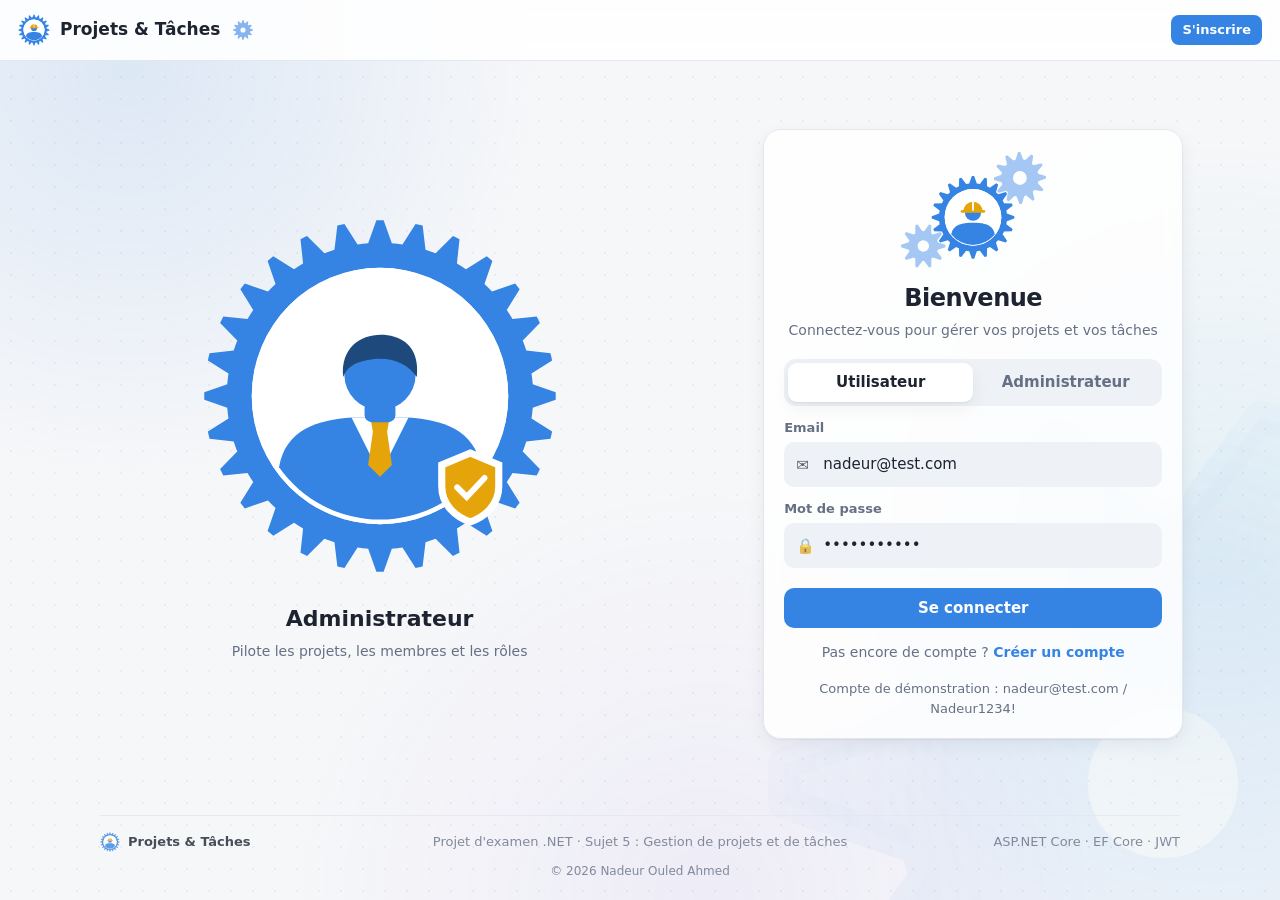
==== commit 4c94b23b: "Front : échange des logos à la connexion, favicon, grand engrenage en arrière-plan - Connexion : les" ====
--- a/wwwroot/commentaires.html
+++ b/wwwroot/commentaires.html
@@ -4,7 +4,8 @@
   <meta charset="utf-8">
   <meta name="viewport" content="width=device-width, initial-scale=1">
   <title>Commentaires · Projets &amp; Tâches</title>
-  <link rel="stylesheet" href="css/style.css?v=20261117d">
+  <link rel="icon" href="/favicon.svg" type="image/svg+xml">
+  <link rel="stylesheet" href="css/style.css?v=20261117h">
 </head>
 <body data-page="commentaires">
   <header class="top">
@@ -16,7 +17,7 @@
   </header>
   <main class="wrap" id="app"></main>
   <footer></footer>
-  <script src="js/common.js?v=20261117d"></script>
-  <script src="js/commentaires.js?v=20261117d"></script>
+  <script src="js/common.js?v=20261117h"></script>
+  <script src="js/commentaires.js?v=20261117h"></script>
 </body>
 </html>
--- a/wwwroot/css/style.css
+++ b/wwwroot/css/style.css
@@ -2450,3 +2450,89 @@
 [data-nouvelle][hidden] {
   display: none;
 }
+/* ==================================================================
+   Connexion : échange des logos gauche / droite selon l'onglet choisi.
+   Chaque zone superpose ses deux logos (même case de grille, donc aucune variation de taille) ;
+   .mode-admin sur #app affiche l'autre logo par un fondu de 350 ms.
+   ================================================================== */
+.logo-pile {
+  display: grid;
+  justify-items: center;
+  align-items: center;
+}
+.logo-pile > div {
+  grid-area: 1 / 1;
+  display: flex;
+  flex-direction: column;
+  align-items: center;
+  gap: 6px;
+  transition: opacity .35s ease, transform .35s ease, visibility 0s linear 0s;
+}
+/* logo caché : transparent, légèrement réduit, puis retiré de l'accessibilité après le fondu.
+   Mode Utilisateur (d'origine) : Admin à gauche, Membre à droite ; mode Admin : l'inverse. */
+#app:not(.mode-admin) .admin-hero .vue-user,
+#app:not(.mode-admin) .auth-head .vue-admin,
+#app.mode-admin .admin-hero .vue-admin,
+#app.mode-admin .auth-head .vue-user {
+  opacity: 0;
+  transform: scale(.92);
+  visibility: hidden;
+  pointer-events: none;
+  transition: opacity .35s ease, transform .35s ease, visibility 0s linear .35s;
+}
+/* zone de gauche : le logo Membre à la même échelle que le grand engrenage Admin */
+.admin-hero .gear-anim {
+  width: min(440px,40vw);
+  margin: 0;
+}
+/* carte : le logo Admin à la taille du logo Membre */
+.auth-head .admin-gear {
+  width: 120px;
+}
+@media (max-width: 639px) {
+  .admin-hero .gear-anim {
+    width: 180px;
+  }
+  .auth-head .admin-gear {
+    width: 110px;
+  }
+}
+@media (prefers-reduced-motion: reduce) {
+  .logo-pile > div,
+  #app:not(.mode-admin) .admin-hero .vue-user,
+  #app:not(.mode-admin) .auth-head .vue-admin,
+  #app.mode-admin .admin-hero .vue-admin,
+  #app.mode-admin .auth-head .vue-user {
+    transition: none;
+    transform: none;
+  }
+}
+/* grand engrenage du fond (dans .fond-anime, ajouté par common.js) : bleu principal, très
+   transparent, centré sur le coin inférieur droit (en partie hors de l'écran) ; un tour en
+   150 s, uniquement en transform (animé par la carte graphique, aucun JavaScript) */
+.fond-anime .fond-engrenage {
+  position: absolute;
+  right: -32vmin;
+  bottom: -32vmin;
+  width: 90vmin;
+  height: 90vmin;
+  color: var(--accent);
+  opacity: .06;
+  will-change: transform;
+  animation: fondEngrenage 150s linear infinite;
+}
+@keyframes fondEngrenage {
+  to {
+    transform: rotate(360deg);
+  }
+}
+@media (prefers-color-scheme: dark) {
+  .fond-anime .fond-engrenage {
+    opacity: .05;
+  }
+}
+@media (prefers-reduced-motion: reduce) {
+  .fond-anime .fond-engrenage {
+    animation: none;
+  }
+}
